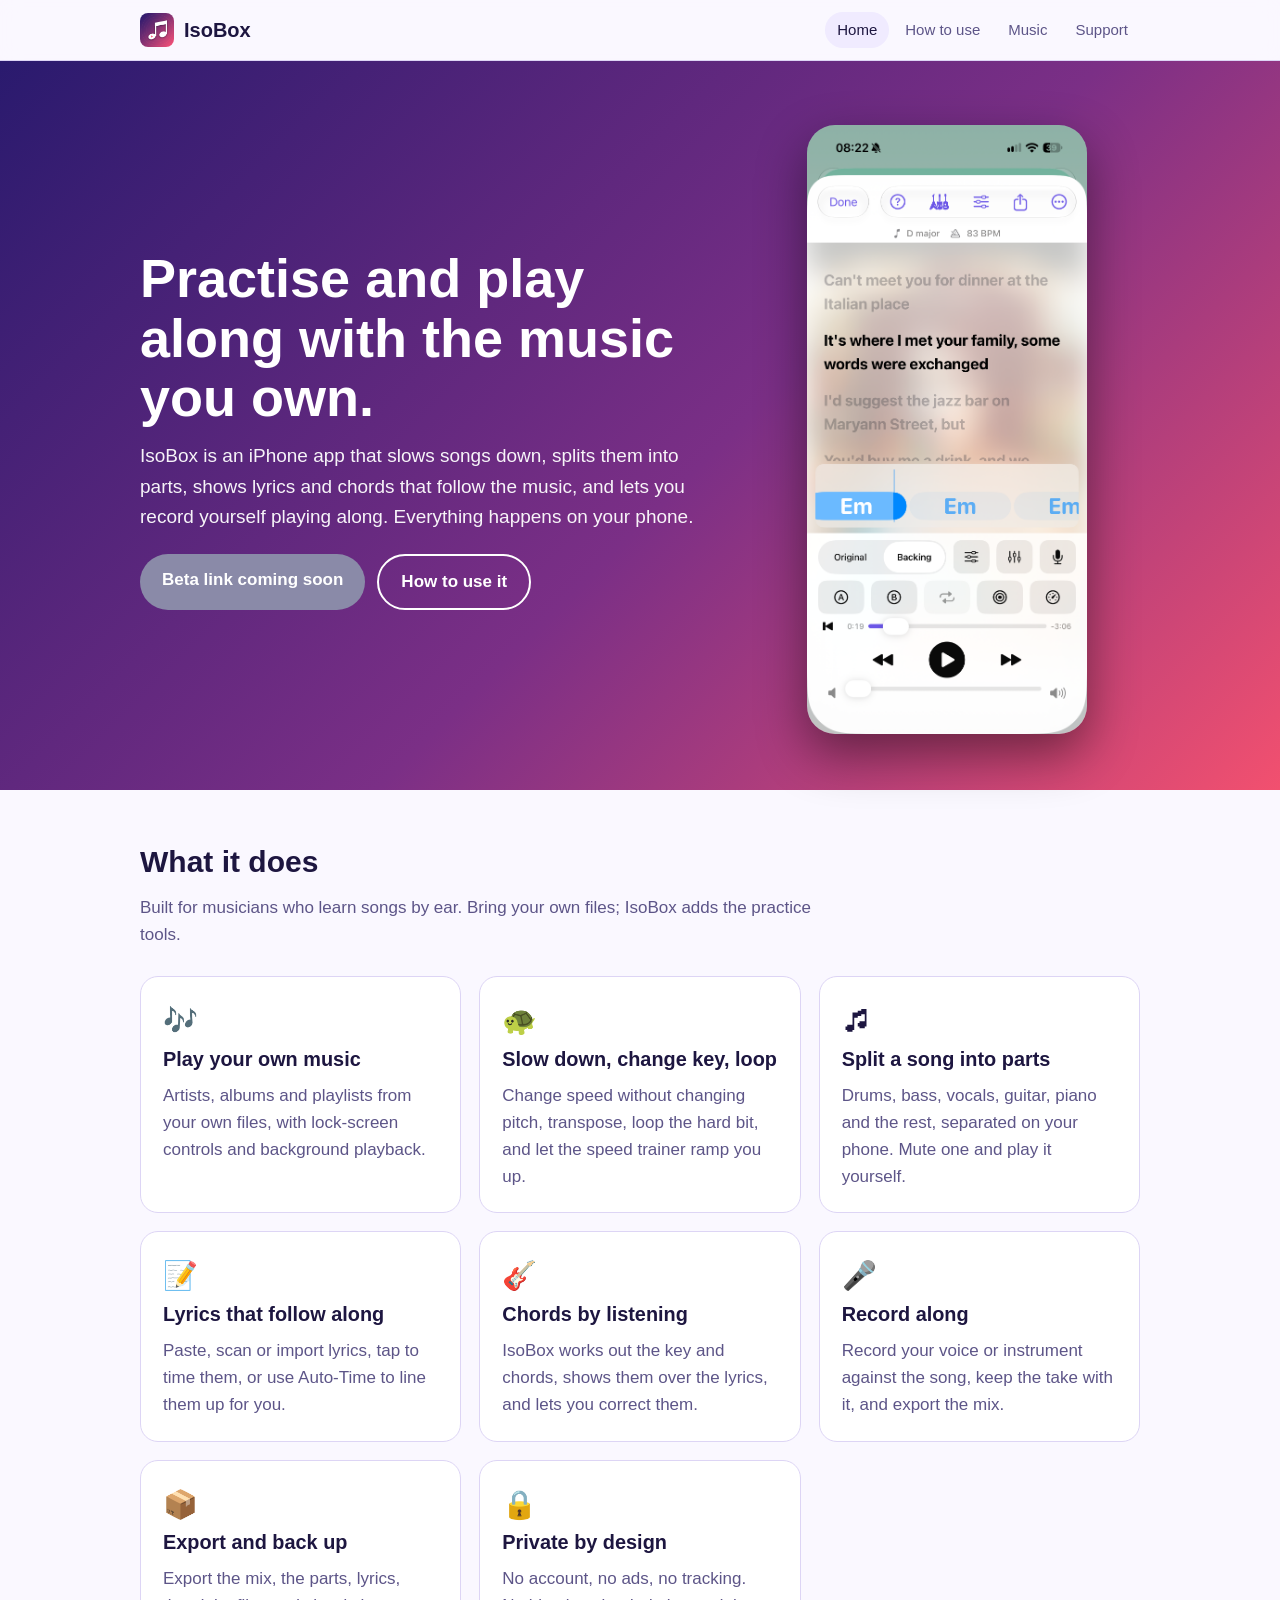
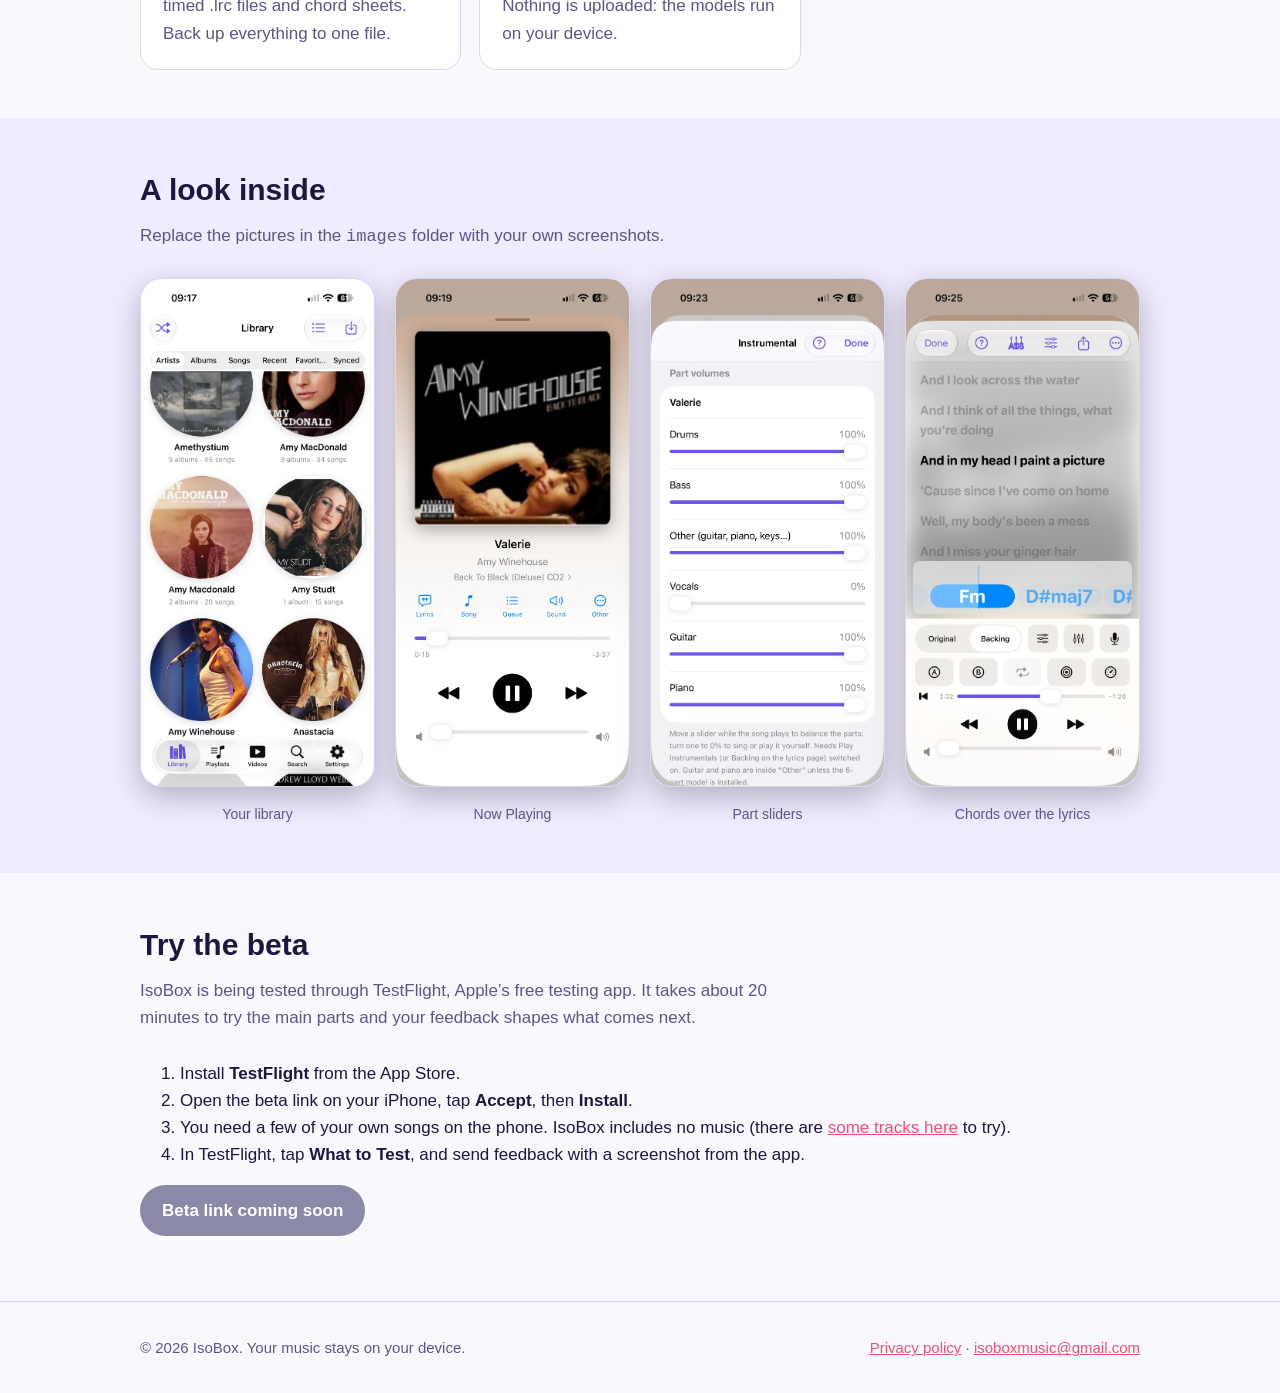
==== index.html @ 24354299 "Add IsoBox Pages" ====
<!doctype html>
<html lang="en-GB"><head><meta charset="utf-8"><meta name="viewport" content="width=device-width,initial-scale=1">
<title>IsoBox: practise and play along with your own music</title><meta name="description" content="IsoBox is an iPhone app for practising with your own music: speed, key, loops, parts, lyrics, chords and recording.">
<link rel="icon" href="images/icon.png"><link rel="stylesheet" href="style.css">
<script src="site-config.js"></script></head><body>
<header class="site"><div class="wrap"><a class="brand" href="index.html"><img src="images/icon.png" alt="">IsoBox</a><nav><a href="index.html" class="on">Home</a><a href="guide.html">How to use</a><a href="music.html">Music</a><a href="support.html">Support</a></nav></div></header>
<div class="hero"><div class="wrap"><div>
<h1>Practise and play along with the music you own.</h1>
<p>IsoBox is an iPhone app that slows songs down, splits them into parts, shows lyrics and chords that follow the music, and lets you record yourself playing along. Everything happens on your phone.</p>
<div class="btns"><a class="btn" data-testflight href="#">Join the beta on TestFlight</a><a class="btn ghost" href="guide.html">How to use it</a></div></div>
<img class="shot" src="images/shot-lyrics.png" alt="IsoBox lyrics page"></div></div>

<section><div class="wrap"><h2>What it does</h2><p class="lead">Built for musicians who learn songs by ear. Bring your own files; IsoBox adds the practice tools.</p>
<div class="grid">
<div class="card"><div class="ico">&#127926;</div><h3>Play your own music</h3><p>Artists, albums and playlists from your own files, with lock-screen controls and background playback.</p></div>
<div class="card"><div class="ico">&#128034;</div><h3>Slow down, change key, loop</h3><p>Change speed without changing pitch, transpose, loop the hard bit, and let the speed trainer ramp you up.</p></div>
<div class="card"><div class="ico">&#127900;</div><h3>Split a song into parts</h3><p>Drums, bass, vocals, guitar, piano and the rest, separated on your phone. Mute one and play it yourself.</p></div>
<div class="card"><div class="ico">&#128221;</div><h3>Lyrics that follow along</h3><p>Paste, scan or import lyrics, tap to time them, or use Auto-Time to line them up for you.</p></div>
<div class="card"><div class="ico">&#127928;</div><h3>Chords by listening</h3><p>IsoBox works out the key and chords, shows them over the lyrics, and lets you correct them.</p></div>
<div class="card"><div class="ico">&#127908;</div><h3>Record along</h3><p>Record your voice or instrument against the song, keep the take with it, and export the mix.</p></div>
<div class="card"><div class="ico">&#128230;</div><h3>Export and back up</h3><p>Export the mix, the parts, lyrics, timed .lrc files and chord sheets. Back up everything to one file.</p></div>
<div class="card"><div class="ico">&#128274;</div><h3>Private by design</h3><p>No account, no ads, no tracking. Nothing is uploaded: the models run on your device.</p></div>
</div></div></section>

<section class="alt"><div class="wrap"><h2>A look inside</h2><p class="lead">Replace the pictures in the <code>images</code> folder with your own screenshots.</p>
<div class="shots"><figure><img src="images/shot-library.png" alt="Your library" loading="lazy"><figcaption>Your library</figcaption></figure><figure><img src="images/shot-nowplaying.png" alt="Now Playing" loading="lazy"><figcaption>Now Playing</figcaption></figure><figure><img src="images/shot-parts.png" alt="Part sliders" loading="lazy"><figcaption>Part sliders</figcaption></figure><figure><img src="images/shot-chords.png" alt="Chords over the lyrics" loading="lazy"><figcaption>Chords over the lyrics</figcaption></figure></div></div></section>

<section><div class="wrap"><h2>Try the beta</h2><p class="lead">IsoBox is being tested through TestFlight, Apple&rsquo;s free testing app. It takes about 20 minutes to try the main parts and your feedback shapes what comes next.</p>
<ol><li>Install <strong>TestFlight</strong> from the App Store.</li><li>Open the beta link on your iPhone, tap <strong>Accept</strong>, then <strong>Install</strong>.</li><li>You need a few of your own songs on the phone. IsoBox includes no music (there are <a href="music.html">some tracks here</a> to try).</li><li>In TestFlight, tap <strong>What to Test</strong>, and send feedback with a screenshot from the app.</li></ol>
<p><a class="btn" data-testflight href="#">Join the beta on TestFlight</a></p></div></section>
<footer><div class="wrap"><span>&copy; <span id="year"></span> IsoBox. Your music stays on your device.</span>
<span><a data-privacy href="#">Privacy policy</a> &middot; <a data-email href="#">Contact</a></span></div></footer>
<script src="site.js"></script></body></html>
---- style.css ----
:root{--bg:#120d2b;--bg2:#1c1442;--card:#231a52;--text:#f4f1ff;--muted:#b9b1dc;--accent:#f2506f;--accent2:#7b4bd6;--line:#3a2f78;--radius:18px}
@media (prefers-color-scheme: light){:root{--bg:#faf8ff;--bg2:#f0ebff;--card:#ffffff;--text:#1d1640;--muted:#5d5588;--line:#ddd5f5}}
*{box-sizing:border-box}html{scroll-behavior:smooth}
body{margin:0;background:var(--bg);color:var(--text);font:17px/1.6 -apple-system,BlinkMacSystemFont,"Segoe UI",Roboto,Helvetica,Arial,sans-serif}
a{color:var(--accent)}img{max-width:100%;height:auto}
.wrap{max-width:1040px;margin:0 auto;padding:0 20px}
header.site{position:sticky;top:0;z-index:10;background:color-mix(in srgb,var(--bg) 88%,transparent);backdrop-filter:blur(10px);border-bottom:1px solid var(--line)}
header.site .wrap{display:flex;align-items:center;gap:16px;min-height:60px;flex-wrap:wrap}
.brand{display:flex;align-items:center;gap:10px;font-weight:700;font-size:20px;color:var(--text);text-decoration:none}
.brand img{width:34px;height:34px;border-radius:8px}
nav{margin-left:auto;display:flex;gap:4px;flex-wrap:wrap}
nav a{color:var(--muted);text-decoration:none;padding:6px 12px;border-radius:999px;font-size:15px}
nav a:hover,nav a.on{color:var(--text);background:var(--bg2)}
.hero{background:linear-gradient(135deg,#2a1a6e,#7b2f86 55%,#f2506f);color:#fff;padding:64px 0 56px}
.hero .wrap{display:grid;grid-template-columns:1.2fr .8fr;gap:36px;align-items:center}
.hero h1{font-size:clamp(34px,6vw,54px);line-height:1.1;margin:0 0 14px}
.hero p{font-size:19px;opacity:.95;margin:0 0 22px}
.hero img.shot{max-width:280px;margin:auto;display:block;border-radius:28px;box-shadow:0 20px 50px rgba(0,0,0,.45)}
.btn{display:inline-block;background:var(--accent);color:#fff;text-decoration:none;font-weight:600;padding:12px 22px;border-radius:999px;border:0;cursor:pointer}
.btn.ghost{background:transparent;border:2px solid #fff}.btn.small{padding:7px 16px;font-size:15px}
.btn.soon{background:#8a8aa8;cursor:default}
.btns{display:flex;gap:12px;flex-wrap:wrap}
section{padding:48px 0}section.alt{background:var(--bg2)}
h2{font-size:30px;margin:0 0 8px}h3{margin:0 0 6px}
.lead{color:var(--muted);max-width:680px;margin:0 0 28px}
.grid{display:grid;grid-template-columns:repeat(auto-fit,minmax(250px,1fr));gap:18px}
.card{background:var(--card);border:1px solid var(--line);border-radius:var(--radius);padding:22px}
.card .ico{font-size:28px}.card p{margin:6px 0 0;color:var(--muted)}
.shots{display:grid;grid-template-columns:repeat(auto-fit,minmax(190px,1fr));gap:20px;align-items:start}
.shots figure{margin:0;text-align:center}.shots img{border-radius:22px;border:1px solid var(--line);box-shadow:0 10px 30px rgba(0,0,0,.25)}
figcaption{color:var(--muted);font-size:14px;margin-top:8px}
.guide{display:grid;grid-template-columns:230px 1fr;gap:36px;padding:40px 0}
.toc{position:sticky;top:76px;align-self:start;max-height:calc(100vh - 100px);overflow:auto;font-size:15px}
.toc a{display:block;color:var(--muted);text-decoration:none;padding:5px 0}.toc a:hover{color:var(--accent)}
.topic{padding:8px 0 34px;border-bottom:1px solid var(--line);margin-bottom:30px}
.topic .row{display:grid;grid-template-columns:1fr 200px;gap:26px;align-items:start}
.topic img{border-radius:20px;border:1px solid var(--line)}
.topic ol,.topic ul{padding-left:22px}.topic li{margin:4px 0}
.tip{background:var(--bg2);border-left:4px solid var(--accent);padding:10px 14px;border-radius:8px;margin:12px 0;font-size:15px}
.track{background:var(--card);border:1px solid var(--line);border-radius:var(--radius);padding:18px 20px;margin-bottom:14px}
.track audio{width:100%;margin:8px 0 10px}.track p{margin:0;color:var(--muted)}
details{background:var(--card);border:1px solid var(--line);border-radius:12px;padding:12px 16px;margin-bottom:10px}
summary{cursor:pointer;font-weight:600}
footer{padding:34px 0;border-top:1px solid var(--line);color:var(--muted);font-size:15px}
footer .wrap{display:flex;gap:18px;flex-wrap:wrap;justify-content:space-between}
@media(max-width:760px){.hero .wrap,.guide,.topic .row{grid-template-columns:1fr}.toc{position:static;max-height:none}.hero img.shot{max-width:220px}.topic .row img{max-width:200px}nav{margin-left:0}}
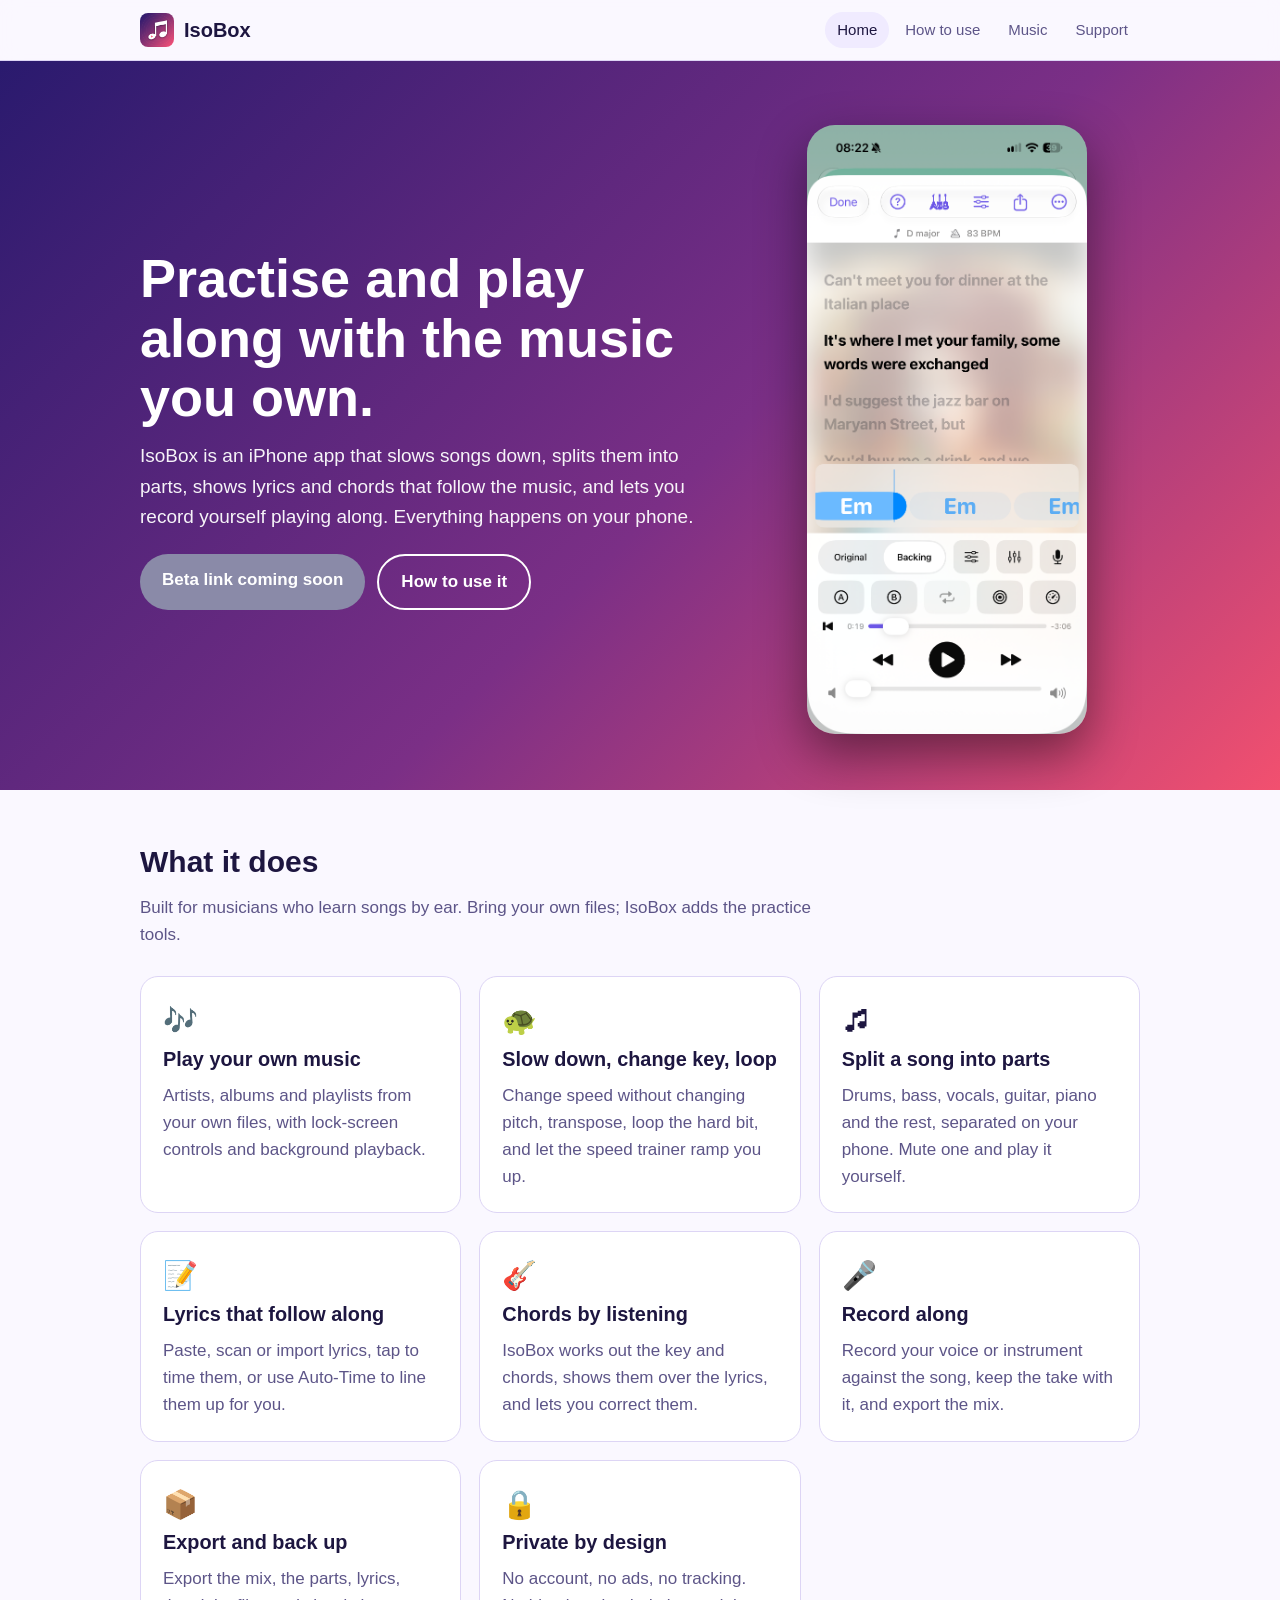
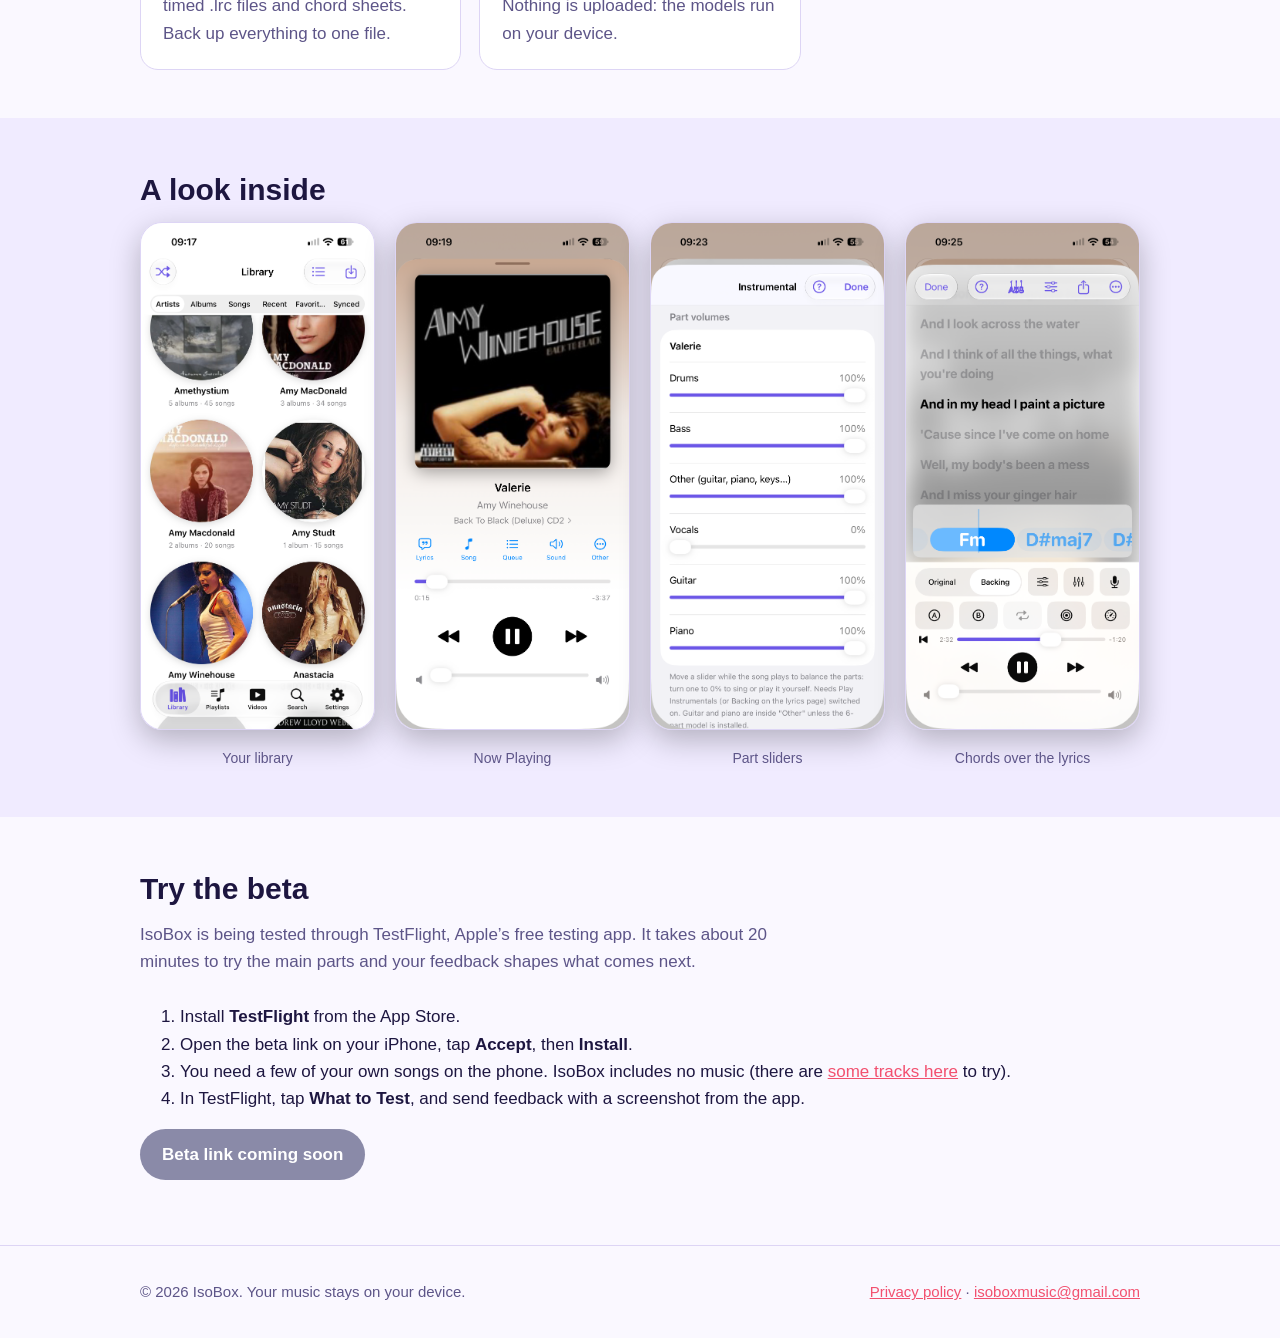
==== commit a50c1877: "Added Lrc file" ====
--- a/index.html
+++ b/index.html
@@ -22,7 +22,7 @@
 <div class="card"><div class="ico">&#128274;</div><h3>Private by design</h3><p>No account, no ads, no tracking. Nothing is uploaded: the models run on your device.</p></div>
 </div></div></section>
 
-<section class="alt"><div class="wrap"><h2>A look inside</h2><p class="lead">Replace the pictures in the <code>images</code> folder with your own screenshots.</p>
+<section class="alt"><div class="wrap"><h2>A look inside</h2>
 <div class="shots"><figure><img src="images/shot-library.png" alt="Your library" loading="lazy"><figcaption>Your library</figcaption></figure><figure><img src="images/shot-nowplaying.png" alt="Now Playing" loading="lazy"><figcaption>Now Playing</figcaption></figure><figure><img src="images/shot-parts.png" alt="Part sliders" loading="lazy"><figcaption>Part sliders</figcaption></figure><figure><img src="images/shot-chords.png" alt="Chords over the lyrics" loading="lazy"><figcaption>Chords over the lyrics</figcaption></figure></div></div></section>
 
 <section><div class="wrap"><h2>Try the beta</h2><p class="lead">IsoBox is being tested through TestFlight, Apple&rsquo;s free testing app. It takes about 20 minutes to try the main parts and your feedback shapes what comes next.</p>
--- a/style.css
+++ b/style.css
@@ -18,6 +18,7 @@
 .hero img.shot{max-width:280px;margin:auto;display:block;border-radius:28px;box-shadow:0 20px 50px rgba(0,0,0,.45)}
 .btn{display:inline-block;background:var(--accent);color:#fff;text-decoration:none;font-weight:600;padding:12px 22px;border-radius:999px;border:0;cursor:pointer}
 .btn.ghost{background:transparent;border:2px solid #fff}.btn.small{padding:7px 16px;font-size:15px}
+.btn.ghost2{background:transparent;border:2px solid var(--accent);color:var(--accent)}
 .btn.soon{background:#8a8aa8;cursor:default}
 .btns{display:flex;gap:12px;flex-wrap:wrap}
 section{padding:48px 0}section.alt{background:var(--bg2)}
